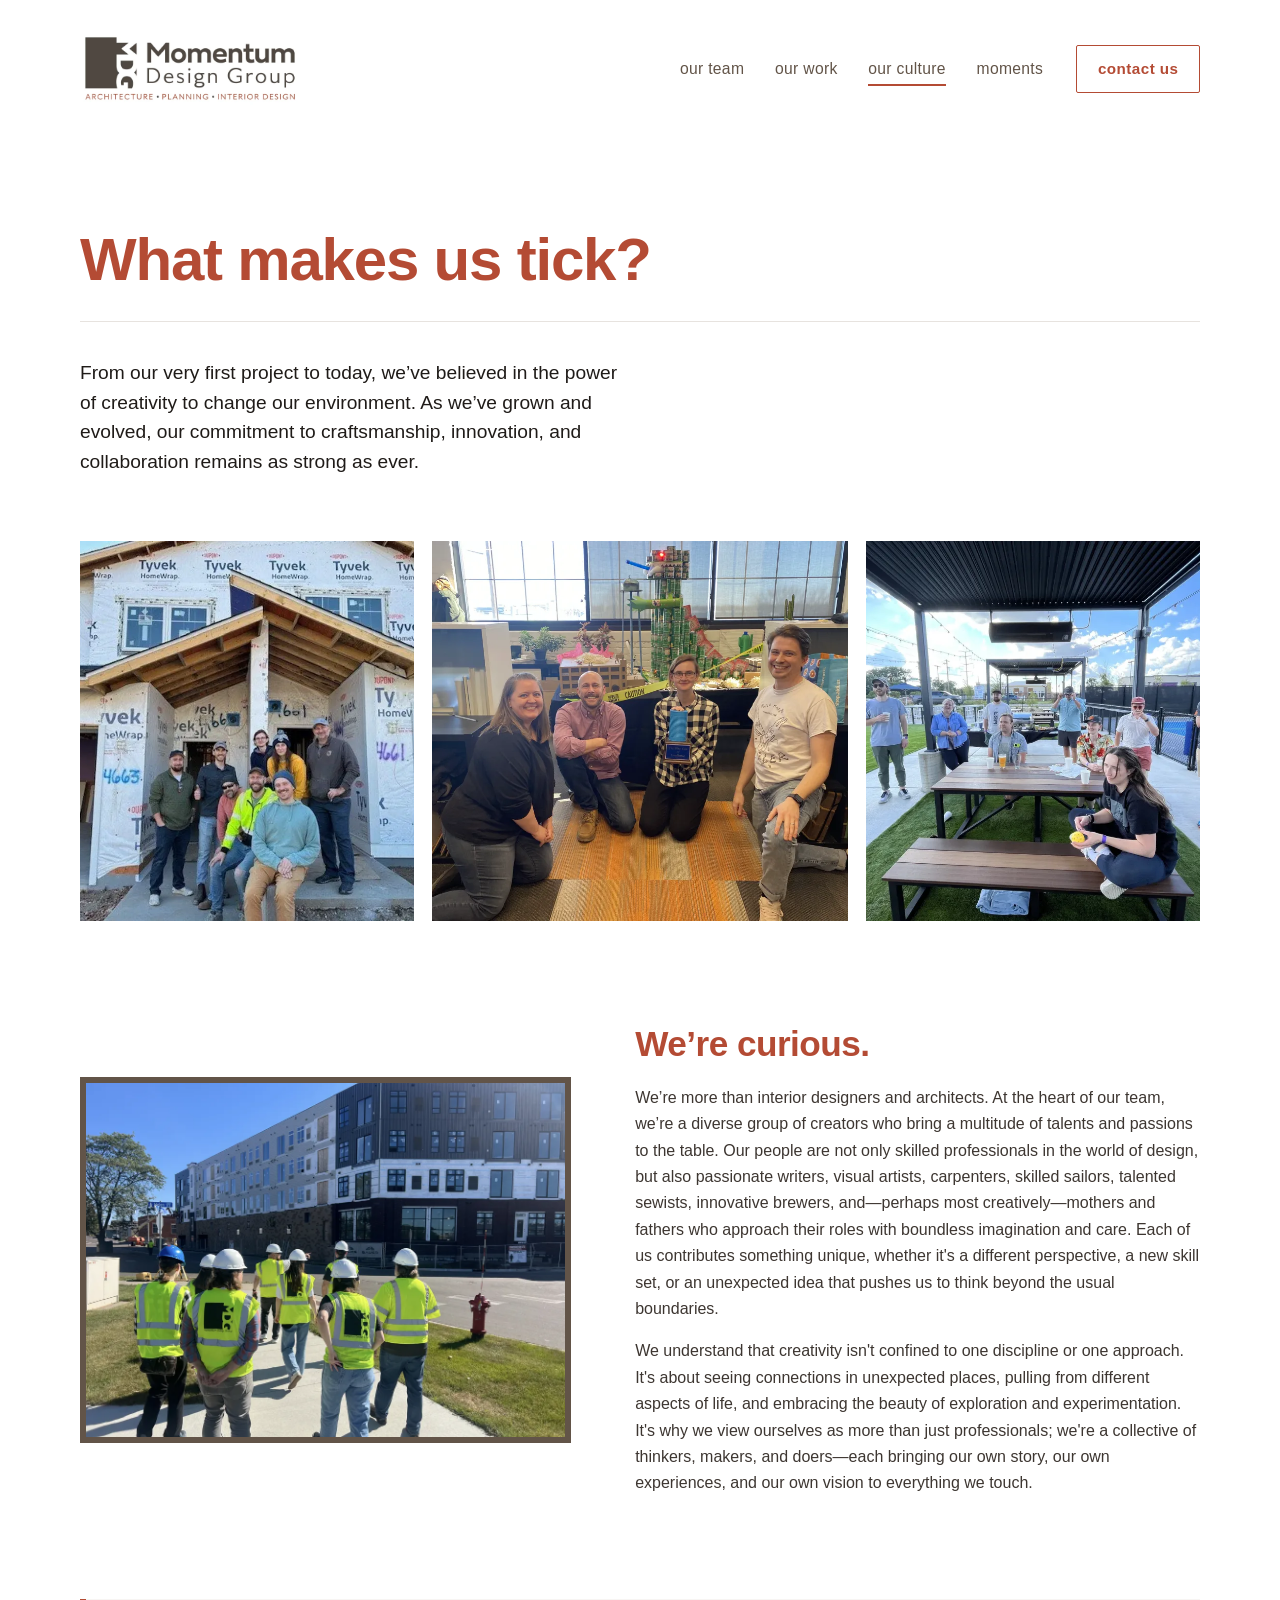
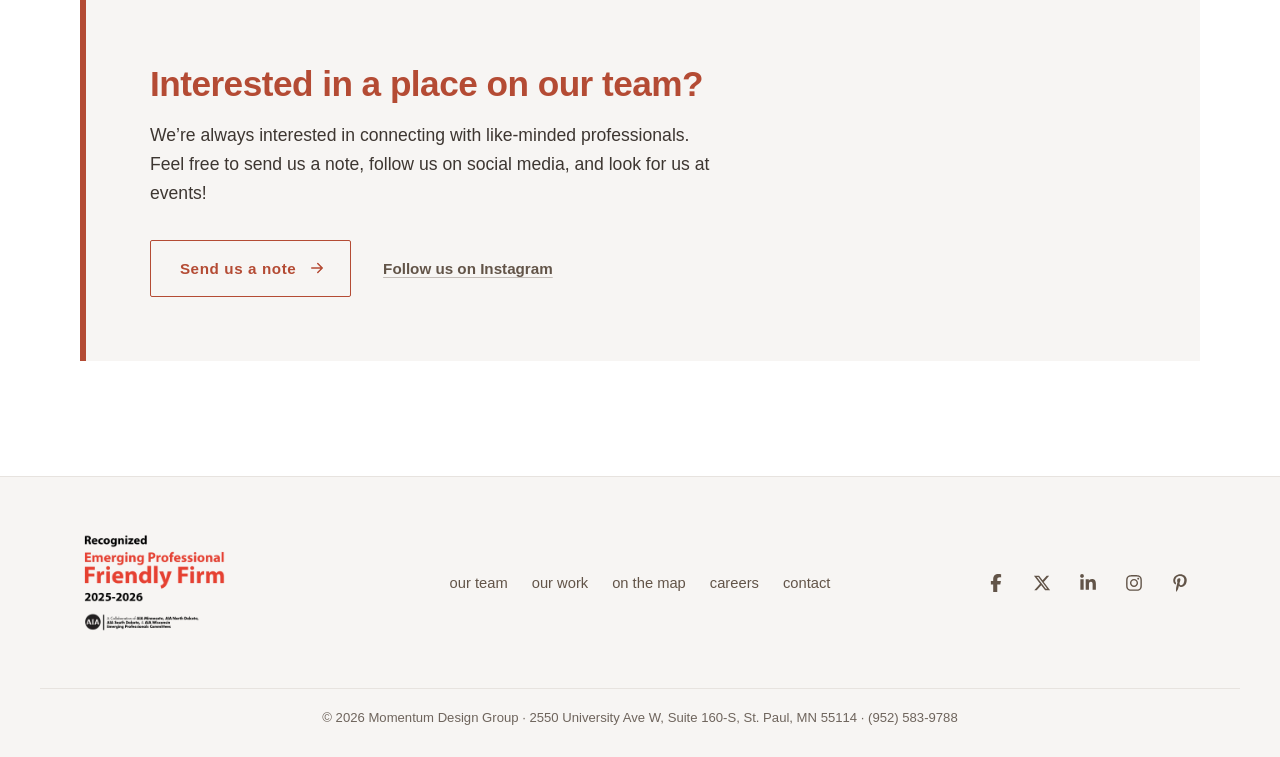
==== careers.html @ dc3d3804 "Polished static rebuild of the Momentum Design Group site Homepage plus our team, our work, our cult" ====
<!DOCTYPE html>
<html lang="en">
<head>
  <meta charset="UTF-8">
  <meta name="viewport" content="width=device-width, initial-scale=1.0">
  <title>Our Culture | Momentum Design Group</title>
  <meta name="description" content="Life at Momentum Design Group: a curious, creative team of architects and designers in St. Paul. Interested in joining us?">
  <link rel="canonical" href="https://mdgarchitects.com/careers.html">
  <meta name="theme-color" content="#ffffff">

  <link rel="icon" type="image/png" sizes="32x32" href="images/favicon-32.png">
  <link rel="icon" type="image/png" sizes="192x192" href="images/icon-192.png">
  <link rel="apple-touch-icon" href="images/apple-touch-icon.png">

  <meta property="og:type" content="website">
  <meta property="og:site_name" content="Momentum Design Group">
  <meta property="og:title" content="Our Culture | Momentum Design Group">
  <meta property="og:description" content="Life at Momentum Design Group: a curious, creative team of architects and designers in St. Paul. Interested in joining us?">
  <meta property="og:url" content="https://mdgarchitects.com/careers.html">
  <meta property="og:image" content="https://mdgarchitects.com/images/share.jpg">
  <meta name="twitter:card" content="summary_large_image">
  <meta name="twitter:site" content="@MDGArch">

  <link rel="stylesheet" href="css/styles.css">
</head>
<body>
  <a class="skip" href="#main">Skip to content</a>

  <header class="header">
    <div class="header__inner">
      <a class="header__logo" href="index.html" aria-label="Momentum Design Group home">
        <img src="images/mdg-logo.webp" alt="Momentum Design Group: Architecture, Planning, Interior Design" width="300" height="100">
      </a>
      <button class="header__toggle" type="button" aria-expanded="false" aria-controls="site-nav" aria-label="Open menu">
        <span></span><span></span><span></span>
      </button>
      <nav class="header__nav" id="site-nav" aria-label="Main">
        <ul class="header__links">
          <li><a href="our-team.html">our team</a></li>
          <li><a href="our-work.html">our work</a></li>
          <li><a href="careers.html" aria-current="page">our culture</a></li>
          <li><a href="moments.html">moments</a></li>
        </ul>
        <a class="header__cta" href="contact.html">contact us</a>
        <div class="header__extra">
          <a class="header__phone" href="tel:+19525839788">(952) 583-9788</a>
          <p>2550 University Ave W, Suite 160-S<br>St. Paul, Minnesota 55114</p>
        </div>
      </nav>
    </div>
  </header>

  <main id="main">

    <section class="page-head container">
      <h1>What makes us tick?</h1>
      <div class="page-head__lead">
        <p>From our very first project to today, we’ve believed in the power of creativity to change our environment. As we’ve grown and evolved, our commitment to craftsmanship, innovation, and collaboration remains as strong as ever.</p>
      </div>
    </section>

    <div class="culture-strip container">
      <img src="images/culture-habitat.webp" alt="MDG volunteers at a Habitat for Humanity build" width="1000" height="750">
      <img src="images/culture-foodstruction.webp" alt="MDG team members with their Food-struction sculpture" width="1000" height="736">
      <img src="images/culture-team-event.webp" alt="MDG team at an outdoor team event" width="1000" height="750">
    </div>

    <section class="split container" aria-labelledby="curious-title">
      <div class="split__image"><img src="images/culture-curious.webp" alt="MDG team members on a site visit" width="1000" height="737" loading="lazy"></div>
      <div class="split__text">
        <h2 id="curious-title">We’re curious.</h2>
        <p>We’re more than interior designers and architects. At the heart of our team, we’re a diverse group of creators who bring a multitude of talents and passions to the table. Our people are not only skilled professionals in the world of design, but also passionate writers, visual artists, carpenters, skilled sailors, talented sewists, innovative brewers, and—perhaps most creatively—mothers and fathers who approach their roles with boundless imagination and care. Each of us contributes something unique, whether it's a different perspective, a new skill set, or an unexpected idea that pushes us to think beyond the usual boundaries.</p>
        <p>We understand that creativity isn't confined to one discipline or one approach. It's about seeing connections in unexpected places, pulling from different aspects of life, and embracing the beauty of exploration and experimentation. It's why we view ourselves as more than just professionals; we're a collective of thinkers, makers, and doers—each bringing our own story, our own experiences, and our own vision to everything we touch.</p>
      </div>
    </section>

    <section class="callout container" aria-labelledby="join-title">
      <div class="callout__inner">
        <h2 id="join-title">Interested in a place on our team?</h2>
        <p>We’re always interested in connecting with like-minded professionals. Feel free to send us a note, follow us on social media, and look for us at events!</p>
        <div class="callout__actions">
          <a class="btn" href="mailto:brian@mdgarchitects.com">Send us a note <svg viewBox="0 0 24 24" aria-hidden="true"><path d="M5 12h14M13 6l6 6-6 6"/></svg></a>
          <a class="link-quiet" href="https://www.instagram.com/momentumdesigngroup/">Follow us on Instagram</a>
        </div>
      </div>
    </section>

  </main>

  <footer class="footer">
    <div class="footer__inner container">
      <img class="footer__badge" src="images/aia-ep-friendly-firm.webp" alt="Recognized AIA Emerging Professional Friendly Firm 2025–2026" width="360" height="238" loading="lazy">
      <ul class="footer__social" aria-label="Social media">
        <li><a href="https://www.facebook.com/momentumdesigngroup/" aria-label="Facebook"><svg class="icon" viewBox="0 0 320 512" aria-hidden="true"><path d="M80 299.3V512H196V299.3h86.5l18-97.8H196V166.9c0-51.7 20.3-71.5 72.7-71.5c16.3 0 29.4 .4 37 1.2V7.9C291.4 4 256.4 0 236.2 0C129.3 0 80 50.5 80 159.4v42.1H14v97.8H80z"/></svg></a></li>
        <li><a href="https://twitter.com/MDGArch/" aria-label="X (Twitter)"><svg class="icon" viewBox="0 0 512 512" aria-hidden="true"><path d="M389.2 48h70.6L305.6 224.2 487 464H345L233.7 318.6 106.5 464H35.8L200.7 275.5 26.8 48H172.4L272.9 180.9 389.2 48zM364.4 421.8h39.1L151.1 88h-42L364.4 421.8z"/></svg></a></li>
        <li><a href="https://www.linkedin.com/company/1674930" aria-label="LinkedIn"><svg class="icon" viewBox="0 0 448 512" aria-hidden="true"><path d="M100.28 448H7.4V148.9h92.88zM53.79 108.1C24.09 108.1 0 83.5 0 53.8a53.79 53.79 0 0 1 107.58 0c0 29.7-24.1 54.3-53.79 54.3zM447.9 448h-92.68V302.4c0-34.7-.7-79.2-48.29-79.2-48.29 0-55.69 37.7-55.69 76.7V448h-92.78V148.9h89.08v40.8h1.3c12.4-23.5 42.69-48.3 87.88-48.3 94 0 111.28 61.9 111.28 142.3V448z"/></svg></a></li>
        <li><a href="https://www.instagram.com/momentumdesigngroup/" aria-label="Instagram"><svg class="icon" viewBox="0 0 448 512" aria-hidden="true"><path d="M224.1 141c-63.6 0-114.9 51.3-114.9 114.9s51.3 114.9 114.9 114.9S339 319.5 339 255.9 287.7 141 224.1 141zm0 189.6c-41.1 0-74.7-33.5-74.7-74.7s33.5-74.7 74.7-74.7 74.7 33.5 74.7 74.7-33.6 74.7-74.7 74.7zm146.4-194.3c0 14.9-12 26.8-26.8 26.8-14.9 0-26.8-12-26.8-26.8s12-26.8 26.8-26.8 26.8 12 26.8 26.8zm76.1 27.2c-1.7-35.9-9.9-67.7-36.2-93.9-26.2-26.2-58-34.4-93.9-36.2-37-2.1-147.9-2.1-184.9 0-35.8 1.7-67.6 9.9-93.9 36.1s-34.4 58-36.2 93.9c-2.1 37-2.1 147.9 0 184.9 1.7 35.9 9.9 67.7 36.2 93.9s58 34.4 93.9 36.2c37 2.1 147.9 2.1 184.9 0 35.9-1.7 67.7-9.9 93.9-36.2 26.2-26.2 34.4-58 36.2-93.9 2.1-37 2.1-147.8 0-184.8zM398.8 388c-7.8 19.6-22.9 34.7-42.6 42.6-29.5 11.7-99.5 9-132.1 9s-102.7 2.6-132.1-9c-19.6-7.8-34.7-22.9-42.6-42.6-11.7-29.5-9-99.5-9-132.1s-2.6-102.7 9-132.1c7.8-19.6 22.9-34.7 42.6-42.6 29.5-11.7 99.5-9 132.1-9s102.7-2.6 132.1 9c19.6 7.8 34.7 22.9 42.6 42.6 11.7 29.5 9 99.5 9 132.1s2.7 102.7-9 132.1z"/></svg></a></li>
        <li><a href="https://www.pinterest.com/MomentumDesignGroupArchitects/" aria-label="Pinterest"><svg class="icon" viewBox="0 0 384 512" aria-hidden="true"><path d="M204 6.5C101.4 6.5 0 74.9 0 185.6 0 256 39.6 296 63.6 296c9.9 0 15.6-27.6 15.6-35.4 0-9.3-23.7-29.1-23.7-67.8 0-80.4 61.2-137.4 140.4-137.4 68.1 0 118.5 38.7 118.5 109.8 0 53.1-21.3 152.7-90.3 152.7-24.9 0-46.2-18-46.2-43.8 0-37.8 26.4-74.4 26.4-113.4 0-66.2-93.9-54.2-93.9 25.8 0 16.8 2.1 35.4 9.6 50.7-13.8 59.4-42 147.9-42 209.1 0 18.9 2.7 37.5 4.5 56.4 3.4 3.8 1.7 3.4 6.9 1.5 50.4-69 48.6-82.5 71.4-172.8 12.3 23.4 44.1 36 69.3 36 106.2 0 153.9-103.5 153.9-196.8C384 71.3 298.2 6.5 204 6.5z"/></svg></a></li>
      </ul>
      <nav class="footer__nav" aria-label="Footer">
        <ul>
          <li><a href="our-team.html">our team</a></li>
          <li><a href="our-work.html">our work</a></li>
          <li><a href="on-the-map.html">on the map</a></li>
          <li><a href="careers.html">careers</a></li>
          <li><a href="contact.html">contact</a></li>
        </ul>
      </nav>
    </div>
    <div class="footer__base container">
      <p>© <span data-year>2026</span> Momentum Design Group · 2550 University Ave W, Suite 160-S, St. Paul, MN 55114 · <a href="tel:+19525839788">(952) 583-9788</a></p>
    </div>
  </footer>

  <script src="js/script.js"></script>
</body>
</html>
---- css/styles.css ----
/* Momentum Design Group: the original site's design, refined */

:root {
  --brown: #625448;       /* MDG brand brown (logo, nav, headings) */
  --brown-dark: #4a3f36;
  --rust: #b44b34;        /* MDG accent (section headings, buttons) */
  --rust-dark: #963c28;
  --ink: #1f1b18;
  --text: #3d3631;
  --muted: #6e645c;
  --line: #e7e3df;
  --bg: #ffffff;
  --bg-soft: #f7f5f3;

  --font: "Helvetica Neue", Helvetica, Arial, sans-serif;
  --container: 1120px;
  --gutter: clamp(16px, 4vw, 40px);
  --ease: cubic-bezier(0.22, 1, 0.36, 1);

  color-scheme: light;
  scrollbar-color: #c9c1ba var(--bg);
}

*,
*::before,
*::after {
  box-sizing: border-box;
}

html {
  -webkit-text-size-adjust: 100%;
  scroll-behavior: smooth;
}

body {
  margin: 0;
  font-family: var(--font);
  font-size: 1rem;
  line-height: 1.65;
  color: var(--text);
  background: var(--bg);
  -webkit-font-smoothing: antialiased;
}

img {
  display: block;
  max-width: 100%;
  height: auto;
}

h1,
h2,
p {
  margin: 0;
}

ul {
  margin: 0;
  padding: 0;
  list-style: none;
}

a {
  color: inherit;
  text-underline-offset: 0.2em;
  text-decoration-thickness: 1px;
}

button {
  font: inherit;
}

::selection {
  background: var(--rust);
  color: #fff;
}

:focus-visible {
  outline: 2px solid var(--rust);
  outline-offset: 3px;
}

.container {
  width: 100%;
  max-width: calc(var(--container) + var(--gutter) * 2);
  margin-inline: auto;
  padding-inline: var(--gutter);
}

.skip {
  position: absolute;
  left: 16px;
  top: -100px;
  z-index: 100;
  padding: 0.6rem 1rem;
  background: var(--brown);
  color: #fff;
}

.skip:focus {
  top: 12px;
}

/* ---------- Header ---------- */

.header {
  position: sticky;
  top: 0;
  z-index: 50;
  background: rgba(255, 255, 255, 0.94);
  -webkit-backdrop-filter: saturate(1.4) blur(10px);
  backdrop-filter: saturate(1.4) blur(10px);
  transition: box-shadow 0.3s var(--ease), transform 0.45s var(--ease);
}

.header.is-scrolled {
  box-shadow: 0 1px 0 var(--line), 0 10px 28px -18px rgba(31, 27, 24, 0.3);
}

/* tucks away while reading down the page, returns on the first scroll up */
.header.is-hidden {
  transform: translateY(-100%);
}

.header__inner {
  display: flex;
  align-items: center;
  justify-content: space-between;
  gap: 2rem;
  max-width: calc(var(--container) + var(--gutter) * 2);
  margin-inline: auto;
  padding: clamp(18px, 2.6vw, 32px) var(--gutter);
  transition: padding 0.3s var(--ease);
}

.header.is-scrolled .header__inner {
  padding-block: 12px;
}

.header__logo {
  flex-shrink: 0;
}

.header__logo img {
  width: clamp(180px, 19vw, 220px);
  transition: width 0.3s var(--ease), opacity 0.2s var(--ease);
}

.header__logo:hover img {
  opacity: 0.85;
}

.header.is-scrolled .header__logo img {
  width: clamp(160px, 15vw, 180px);
}

.header__nav {
  display: flex;
  align-items: center;
  gap: clamp(1.5rem, 2.6vw, 2.5rem);
}

.header__links {
  display: flex;
  gap: clamp(1.25rem, 2.4vw, 2.1rem);
}

.header__links a {
  position: relative;
  display: block;
  padding: 0.5rem 0;
  color: var(--brown);
  font-size: 0.98rem;
  letter-spacing: 0.02em;
  text-decoration: none;
  transition: color 0.25s var(--ease);
}

/* rust underline grows out from the center */
.header__links a::after {
  content: "";
  position: absolute;
  left: 0;
  right: 0;
  bottom: 0.2rem;
  height: 2px;
  background: var(--rust);
  transform: scaleX(0);
  transition: transform 0.35s var(--ease);
}

.header__links a:hover,
.header__links a:focus-visible {
  color: var(--rust);
}

.header__links a:hover::after,
.header__links a:focus-visible::after,
.header__links a[aria-current="page"]::after {
  transform: scaleX(1);
}

.header__cta {
  position: relative;
  isolation: isolate;
  overflow: hidden;
  display: inline-flex;
  align-items: center;
  padding: 0.7em 1.35em;
  border: 1.5px solid var(--rust);
  border-radius: 2px;
  color: var(--rust);
  font-size: 0.95rem;
  font-weight: 700;
  letter-spacing: 0.03em;
  text-decoration: none;
  white-space: nowrap;
  transition: color 0.35s var(--ease), box-shadow 0.35s var(--ease);
}

.header__cta::before {
  content: "";
  position: absolute;
  inset: 0;
  z-index: -1;
  background: var(--rust);
  transform: scaleX(0);
  transform-origin: left;
  transition: transform 0.45s var(--ease);
}

.header__cta:hover,
.header__cta:focus-visible {
  color: #fff;
  box-shadow: 0 8px 18px -10px rgba(180, 75, 52, 0.7);
}

.header__cta:hover::before,
.header__cta:focus-visible::before {
  transform: scaleX(1);
}

.header__extra,
.header__toggle {
  display: none;
}

/* ---------- Hero slideshow ---------- */

.hero {
  padding-top: clamp(4px, 1vw, 12px);
}

.hero__stage {
  position: relative;
  overflow: hidden;
  aspect-ratio: 3 / 2;
  /* keep the whole slideshow and its thumbnail strip on screen, even on short laptop displays */
  max-height: max(360px, calc(100vh - 250px));
  max-height: max(360px, calc(100svh - 250px));
  width: 100%;
  background: var(--bg-soft);
}

.hero__slide {
  position: absolute;
  inset: 0;
  width: 100%;
  height: 100%;
  object-fit: cover;
  opacity: 0;
  transform: scale(1.04);
  transition: opacity 1.2s var(--ease), transform 8s linear;
}

.hero__slide.is-active {
  opacity: 1;
  transform: scale(1);
}

.hero__card {
  position: absolute;
  right: clamp(16px, 4%, 48px);
  top: 50%;
  z-index: 2;
  width: min(380px, 46%);
  padding: clamp(20px, 2.6vw, 34px) clamp(20px, 2.8vw, 38px);
  background: rgba(74, 63, 54, 0.78);
  -webkit-backdrop-filter: blur(4px);
  backdrop-filter: blur(4px);
  color: #fff;
  transform: translateY(-50%);
}

.hero__card h1 {
  font-size: clamp(1.5rem, 2.6vw, 2.15rem);
  font-weight: 700;
  line-height: 1.2;
  letter-spacing: -0.01em;
}

.hero__firm {
  margin-top: clamp(14px, 1.8vw, 22px);
  padding-top: clamp(12px, 1.4vw, 16px);
  border-top: 1px solid rgba(255, 255, 255, 0.35);
  font-weight: 700;
  font-size: clamp(0.95rem, 1.2vw, 1.1rem);
}

.hero__caption {
  position: absolute;
  left: 0;
  bottom: 0;
  z-index: 2;
  padding: 0.55rem 0.95rem;
  background: rgba(255, 255, 255, 0.92);
  color: var(--brown);
  font-size: 0.8rem;
  font-weight: 700;
  letter-spacing: 0.06em;
  text-transform: uppercase;
}

.hero__controls {
  position: absolute;
  right: clamp(12px, 2vw, 20px);
  bottom: clamp(12px, 2vw, 20px);
  z-index: 2;
  display: flex;
  gap: 8px;
}

.hero__controls button {
  display: grid;
  place-items: center;
  width: 44px;
  height: 44px;
  padding: 0;
  border: 0;
  border-radius: 50%;
  background: rgba(255, 255, 255, 0.88);
  color: var(--brown);
  cursor: pointer;
  transition: background-color 0.25s var(--ease), color 0.25s var(--ease), transform 0.25s var(--ease);
}

.hero__controls button:hover {
  background: var(--rust);
  color: #fff;
}

.hero__controls button:active {
  transform: scale(0.94);
}

svg {
  width: 20px;
  height: 20px;
  fill: none;
  stroke: currentColor;
  stroke-width: 1.8;
  stroke-linecap: round;
  stroke-linejoin: round;
}

.hero__thumbs {
  display: flex;
  justify-content: center;
  gap: 6px;
  margin-top: 10px;
}

.hero__thumb {
  display: block;
  width: clamp(40px, 5vw, 64px);
  padding: 0;
  border: 0;
  background: none;
  cursor: pointer;
  opacity: 0.45;
  transition: opacity 0.3s var(--ease);
}

.hero__thumb img {
  width: 100%;
  aspect-ratio: 3 / 2;
  object-fit: cover;
}

.hero__thumb::after {
  content: "";
  display: block;
  height: 2px;
  margin-top: 4px;
  background: var(--rust);
  transform: scaleX(0);
  transition: transform 0.4s var(--ease);
}

.hero__thumb:hover {
  opacity: 0.8;
}

.hero__thumb.is-active {
  opacity: 1;
}

.hero__thumb.is-active::after {
  transform: scaleX(1);
}

/* ---------- Shared headings & button ---------- */

.people h2,
.what h2 {
  color: var(--rust);
  font-size: clamp(1.75rem, 3vw, 2.4rem);
  font-weight: 700;
  line-height: 1.18;
  letter-spacing: -0.015em;
  text-wrap: balance;
}

.btn {
  position: relative;
  isolation: isolate;
  overflow: hidden;
  display: inline-flex;
  align-items: center;
  gap: 0.75em;
  padding: 1em 1.6em 1em 1.9em;
  border: 1.5px solid var(--rust);
  border-radius: 2px;
  color: var(--rust);
  font-size: 0.95rem;
  font-weight: 700;
  letter-spacing: 0.04em;
  text-decoration: none;
  transition: color 0.35s var(--ease), box-shadow 0.35s var(--ease), transform 0.2s var(--ease);
}

/* rust fill sweeps in from the left on hover */
.btn::before {
  content: "";
  position: absolute;
  inset: 0;
  z-index: -1;
  background: var(--rust);
  transform: scaleX(0);
  transform-origin: left;
  transition: transform 0.45s var(--ease);
}

.btn svg {
  width: 18px;
  height: 18px;
  stroke-width: 2;
  transition: transform 0.35s var(--ease);
}

.btn:hover,
.btn:focus-visible {
  color: #fff;
  box-shadow: 0 10px 22px -12px rgba(180, 75, 52, 0.7);
}

.btn:hover::before,
.btn:focus-visible::before {
  transform: scaleX(1);
}

.btn:hover svg,
.btn:focus-visible svg {
  transform: translateX(4px);
}

.btn:active {
  transform: translateY(1px);
}

/* ---------- People ---------- */

.people {
  display: grid;
  grid-template-columns: minmax(0, 1.35fr) minmax(0, 1fr);
  gap: clamp(32px, 5vw, 72px);
  align-items: center;
  padding-block: clamp(64px, 9vw, 120px);
}

.people__image img {
  width: 100%;
  border: clamp(4px, 0.5vw, 6px) solid var(--brown);
  background: #fff;
}

.people__text p {
  margin: 1.4rem 0 2rem;
  max-width: 30rem;
  font-size: 1.1rem;
}

.people h2 {
  font-size: clamp(1.9rem, 3.4vw, 2.75rem);
}

/* ---------- What we do ---------- */

.what {
  padding-bottom: clamp(64px, 9vw, 120px);
}

.what__intro {
  max-width: 68ch;
  margin-top: 1.25rem;
  font-size: 1.05rem;
}

.sectors {
  margin-top: clamp(36px, 4.5vw, 56px);
}

.sectors__track {
  display: grid;
  grid-auto-flow: column;
  grid-auto-columns: calc((100% - 2 * 24px) / 3);
  gap: 24px;
  overflow-x: auto;
  scroll-snap-type: x mandatory;
  scroll-behavior: smooth;
  scrollbar-width: none;
  outline-offset: 6px;
}

.sectors__track::-webkit-scrollbar {
  display: none;
}

.sector {
  scroll-snap-align: start;
}

.sector a {
  position: relative;
  display: block;
  overflow: hidden;
  aspect-ratio: 3 / 4;
  color: #fff;
  text-decoration: none;
  background: var(--bg-soft);
}

.sector img {
  width: 100%;
  height: 100%;
  object-fit: cover;
  transition: transform 0.9s var(--ease);
}

.sector a::before {
  content: "";
  position: absolute;
  inset: 0;
  z-index: 1;
  background: linear-gradient(to top, rgba(31, 24, 19, 0.85) 0%, rgba(31, 24, 19, 0.45) 38%, rgba(31, 24, 19, 0) 62%);
  transition: opacity 0.4s var(--ease);
}

.sector__body {
  position: absolute;
  left: 0;
  right: 0;
  bottom: 0;
  z-index: 2;
  display: flex;
  flex-direction: column;
  gap: 0.4rem;
  padding: clamp(20px, 2.2vw, 28px);
}

.sector__name {
  font-size: clamp(1.4rem, 2.1vw, 1.85rem);
  font-weight: 700;
  line-height: 1.15;
}

.sector__line {
  font-size: 0.95rem;
  line-height: 1.5;
  color: rgba(255, 255, 255, 0.9);
}

.sector__more {
  display: inline-flex;
  align-items: center;
  gap: 0.5em;
  margin-top: 0.6rem;
  font-size: 0.85rem;
  font-weight: 700;
  letter-spacing: 0.04em;
}

.sector__more::after {
  content: "";
  width: 1.4em;
  height: 1px;
  background: currentColor;
  transition: width 0.35s var(--ease);
}

.sector a:hover img {
  transform: scale(1.05);
}

.sector a:hover .sector__more::after {
  width: 2.2em;
}

.sectors__nav {
  display: flex;
  justify-content: center;
  gap: 14px;
  margin-top: 32px;
}

.round-btn {
  display: grid;
  place-items: center;
  width: 52px;
  height: 52px;
  padding: 0;
  border: 1px solid var(--line);
  border-radius: 50%;
  background: var(--bg);
  color: var(--brown);
  cursor: pointer;
  transition: background-color 0.25s var(--ease), border-color 0.25s var(--ease), color 0.25s var(--ease), opacity 0.25s var(--ease);
}

.round-btn:hover {
  background: var(--rust);
  border-color: var(--rust);
  color: #fff;
}

.round-btn:disabled {
  opacity: 0.35;
  cursor: default;
  background: var(--bg);
  border-color: var(--line);
  color: var(--brown);
}

/* ---------- Footer ---------- */

.footer {
  border-top: 1px solid var(--line);
  background: var(--bg-soft);
}

.footer__inner {
  display: grid;
  grid-template-columns: 1fr auto 1fr;
  grid-template-areas: "badge nav social";
  align-items: center;
  gap: 32px;
  padding-block: clamp(40px, 5vw, 56px);
}

.footer__badge {
  grid-area: badge;
  width: 150px;
  mix-blend-mode: multiply;
}

.footer__social {
  grid-area: social;
  justify-self: end;
  display: flex;
  gap: 6px;
}

.footer__social a {
  display: grid;
  place-items: center;
  width: 40px;
  height: 40px;
  border-radius: 50%;
  color: var(--brown);
  transition: background-color 0.25s var(--ease), color 0.25s var(--ease);
}

.footer__social a:hover {
  background: var(--rust);
  color: #fff;
}

.icon {
  display: block;
  width: 18px;
  height: 18px;
  fill: currentColor;
  stroke: none;
}

.footer__nav {
  grid-area: nav;
}

.footer__nav ul {
  display: flex;
  flex-wrap: wrap;
  justify-content: center;
  gap: 6px 24px;
}

.footer__nav a {
  color: var(--brown);
  font-size: 0.92rem;
  text-decoration: none;
  transition: color 0.2s var(--ease);
}

.footer__nav a:hover {
  color: var(--rust);
}

.footer__base {
  padding-block: 18px 28px;
  border-top: 1px solid var(--line);
  color: var(--muted);
  font-size: 0.82rem;
  text-align: center;
}

.footer__base a {
  text-decoration: none;
}

.footer__base a:hover {
  color: var(--rust);
}

/* ---------- Inner pages: shared ---------- */

.visually-hidden {
  position: absolute !important;
  width: 1px;
  height: 1px;
  overflow: hidden;
  clip: rect(0 0 0 0);
  clip-path: inset(50%);
  white-space: nowrap;
}

.page-head h1,
.contact h1 {
  color: var(--rust);
  font-size: clamp(2rem, 4vw, 3.1rem);
  font-weight: 700;
  line-height: 1.1;
  letter-spacing: -0.02em;
  text-wrap: balance;
}

.lead {
  font-size: 1.1rem;
  max-width: 62ch;
}

/* page hero: title over a thin rule, intro in two balanced columns */
.page-head {
  padding-block: clamp(48px, 7vw, 96px) clamp(40px, 5vw, 64px);
}

.page-head h1 {
  padding-bottom: clamp(20px, 2.4vw, 28px);
  border-bottom: 1px solid var(--line);
  font-size: clamp(2.4rem, 5vw, 3.75rem);
}

.page-head .page-head__lead {
  display: grid;
  grid-template-columns: minmax(0, 1.1fr) minmax(0, 1fr);
  gap: clamp(28px, 5vw, 80px);
  align-items: start;
  margin-top: clamp(24px, 3vw, 36px);
}

.page-head .page-head__lead p {
  max-width: none;
  margin: 0;
  font-size: 1rem;
  line-height: 1.7;
  color: var(--muted);
}

.page-head .page-head__lead p:first-child {
  font-size: clamp(1.1rem, 1.5vw, 1.25rem);
  line-height: 1.55;
  color: var(--ink);
}

.page-head__lead p:only-child {
  max-width: 60ch;
}

.action h2,
.culture-intro h2,
.split h2,
.callout h2,
.article__body h2 {
  color: var(--rust);
  font-size: clamp(1.6rem, 2.8vw, 2.2rem);
  font-weight: 700;
  line-height: 1.18;
  letter-spacing: -0.015em;
  text-wrap: balance;
}

.link-quiet {
  color: var(--brown);
  font-weight: 700;
  font-size: 0.95rem;
  text-decoration: underline;
  text-decoration-color: rgba(98, 84, 72, 0.35);
  transition: color 0.2s, text-decoration-color 0.2s;
}

.link-quiet:hover {
  color: var(--rust);
  text-decoration-color: currentColor;
}

.header__cta[aria-current="page"]::before {
  transform: scaleX(1);
}

.header__cta[aria-current="page"] {
  color: #fff;
}

/* ---------- Our team ---------- */

.banner {
  margin: 0;
}

.banner img {
  width: 100%;
  aspect-ratio: 1600 / 619;
  object-fit: cover;
  border: clamp(4px, 0.5vw, 6px) solid var(--brown);
}

.team {
  padding-block: clamp(56px, 8vw, 104px);
}

.team__grid {
  display: grid;
  grid-template-columns: repeat(auto-fill, minmax(220px, 1fr));
  gap: clamp(36px, 4vw, 52px) clamp(20px, 2.5vw, 32px);
}

.person__photo {
  overflow: hidden;
  aspect-ratio: 4 / 5;
  background: var(--bg-soft);
}

.person__photo img {
  width: 100%;
  height: 100%;
  object-fit: cover;
  object-position: center 20%;
  transition: transform 0.9s var(--ease);
}

.person:hover .person__photo img {
  transform: scale(1.04);
}

.person__name {
  margin: 1rem 0 0.15rem;
  color: var(--brown);
  font-size: 1.2rem;
  line-height: 1.25;
}

.person__role {
  color: var(--muted);
  font-size: 0.95rem;
}

.person__more {
  display: inline-flex;
  align-items: center;
  gap: 0.5em;
  margin-top: 0.7rem;
  padding: 0.35rem 0;
  border: 0;
  background: none;
  color: var(--rust);
  font-size: 0.85rem;
  font-weight: 700;
  letter-spacing: 0.04em;
  cursor: pointer;
}

.person__more svg,
.post-card__more svg {
  width: 16px;
  height: 16px;
  stroke-width: 2;
  transition: transform 0.35s var(--ease);
}

.person__more:hover svg,
.person__more:focus-visible svg {
  transform: translateX(4px);
}

/* bio dialog */
.bio {
  width: min(920px, calc(100% - 32px));
  max-height: calc(100dvh - 48px);
  padding: 0;
  border: 0;
  border-top: 6px solid var(--brown);
  color: var(--text);
  background: #fff;
  box-shadow: 0 30px 80px -20px rgba(31, 24, 19, 0.45);
}

.bio::backdrop {
  background: rgba(31, 24, 19, 0.6);
}

.bio[open] {
  animation: bio-in 0.4s var(--ease);
}

@keyframes bio-in {
  from {
    opacity: 0;
    transform: translateY(16px);
  }
}

.bio__inner {
  display: grid;
  grid-template-columns: minmax(0, 0.8fr) minmax(0, 1.2fr);
}

.bio__photo img {
  width: 100%;
  height: 100%;
  object-fit: cover;
  object-position: center 20%;
}

.bio__text {
  padding: clamp(28px, 4vw, 48px);
}

.bio__text h2 {
  padding-right: 40px;
  color: var(--rust);
  font-size: clamp(1.6rem, 2.6vw, 2rem);
  line-height: 1.15;
}

.bio__role {
  margin: 0.25rem 0 1.4rem;
  color: var(--muted);
  font-weight: 700;
  font-size: 0.9rem;
  letter-spacing: 0.04em;
}

.bio__text p + p {
  margin-top: 0.9rem;
}

.bio__close {
  position: absolute;
  top: 14px;
  right: 14px;
  display: grid;
  place-items: center;
  width: 44px;
  height: 44px;
  border: 0;
  border-radius: 50%;
  background: var(--bg-soft);
  color: var(--brown);
  cursor: pointer;
  transition: background 0.2s, color 0.2s;
}

.bio__close:hover {
  background: var(--brown);
  color: #fff;
}

.bio__close svg {
  width: 20px;
  height: 20px;
  stroke-width: 2;
}

body.dialog-open {
  overflow: hidden;
}

/* team in action */
.action {
  padding-bottom: clamp(64px, 9vw, 120px);
}

.action__intro {
  display: grid;
  grid-template-columns: minmax(0, 1fr) minmax(0, 1.3fr);
  gap: clamp(24px, 5vw, 72px);
  align-items: start;
  margin-bottom: clamp(32px, 4vw, 48px);
}

.action__intro p {
  font-size: 1.05rem;
  max-width: 62ch;
}

.action__grid {
  display: grid;
  grid-template-columns: repeat(4, minmax(0, 1fr));
  gap: clamp(14px, 2vw, 24px);
}

.moment__photo {
  overflow: hidden;
  aspect-ratio: 1;
  background: var(--bg-soft);
}

.moment__photo img {
  width: 100%;
  height: 100%;
  object-fit: cover;
}

.moment p {
  margin-top: 0.7rem;
  color: var(--brown);
  font-weight: 700;
}

/* ---------- Our work ---------- */

/* filter row, live count underneath */
.work__bar {
  margin-bottom: clamp(28px, 3vw, 40px);
}

.work__bar .work__status {
  margin: 1rem 0 0;
}

.work {
  padding-bottom: clamp(64px, 9vw, 120px);
}

.filters {
  display: flex;
  flex-wrap: wrap;
  gap: 8px;
}

.filter {
  display: inline-flex;
  align-items: center;
  gap: 0.55em;
  min-height: 44px;
  padding: 0.55em 0.95em;
  border: 1.5px solid var(--line);
  border-radius: 999px;
  background: #fff;
  color: var(--brown);
  font-size: 0.875rem;
  font-weight: 700;
  cursor: pointer;
  transition: border-color 0.2s, background 0.2s, color 0.2s;
}

.filter span {
  color: var(--muted);
  font-weight: 400;
  font-size: 0.85em;
  font-variant-numeric: tabular-nums;
}

.filter:hover {
  border-color: var(--brown);
}

.filter.is-active {
  border-color: var(--brown);
  background: var(--brown);
  color: #fff;
}

.filter.is-active span {
  color: rgba(255, 255, 255, 0.75);
}

.work__status {
  margin: 1.25rem 0 1.75rem;
  color: var(--muted);
  font-size: 0.9rem;
}

.work__grid {
  display: grid;
  grid-template-columns: repeat(3, minmax(0, 1fr));
  gap: clamp(28px, 3.5vw, 44px) clamp(18px, 2.5vw, 30px);
}

.project[hidden] {
  display: none;
}

.project a {
  display: block;
  text-decoration: none;
}

.project__photo {
  display: block;
  overflow: hidden;
  aspect-ratio: 3 / 2;
  background: var(--bg-soft);
}

.project__photo img {
  width: 100%;
  height: 100%;
  object-fit: cover;
  transition: transform 0.9s var(--ease);
}

.project a:hover .project__photo img {
  transform: scale(1.05);
}

.project__name {
  display: block;
  margin-top: 0.9rem;
  color: var(--brown);
  font-size: 1.1rem;
  font-weight: 700;
  line-height: 1.3;
  transition: color 0.2s;
}

.project a:hover .project__name {
  color: var(--rust);
}

.project__tags {
  display: block;
  margin-top: 0.2rem;
  color: var(--muted);
  font-size: 0.85rem;
}

.project.is-entering {
  animation: fade-up 0.5s var(--ease) both;
}

@keyframes fade-up {
  from {
    opacity: 0;
    transform: translateY(12px);
  }
}

/* ---------- Our culture ---------- */

.culture-strip {
  display: grid;
  grid-template-columns: 1fr 1.25fr 1fr;
  gap: clamp(10px, 1.5vw, 18px);
  padding-bottom: clamp(56px, 8vw, 104px);
}

.culture-strip img {
  width: 100%;
  height: clamp(220px, 30vw, 380px);
  object-fit: cover;
}

.culture-intro {
  display: grid;
  grid-template-columns: minmax(0, 1fr) minmax(0, 1.3fr);
  gap: clamp(24px, 5vw, 72px);
  padding-block: clamp(56px, 8vw, 104px);
}

.split {
  display: grid;
  grid-template-columns: minmax(0, 1fr) minmax(0, 1.15fr);
  gap: clamp(32px, 5vw, 72px);
  align-items: center;
  padding-bottom: clamp(56px, 8vw, 104px);
}

.split__image img {
  width: 100%;
  border: clamp(4px, 0.5vw, 6px) solid var(--brown);
}

.split__text h2 {
  margin-bottom: 1.25rem;
}

.split__text p + p {
  margin-top: 1rem;
}

.callout {
  padding-bottom: clamp(64px, 9vw, 120px);
}

.callout__inner {
  padding: clamp(36px, 5vw, 64px);
  background: var(--bg-soft);
  border-left: 6px solid var(--rust);
}

.callout__inner p {
  max-width: 58ch;
  margin: 1rem 0 2rem;
  font-size: 1.1rem;
}

.callout__actions {
  display: flex;
  flex-wrap: wrap;
  align-items: center;
  gap: 1.25rem 2rem;
}

/* ---------- Moments ---------- */

.posts {
  display: grid;
  grid-template-columns: repeat(2, minmax(0, 1fr));
  gap: clamp(28px, 4vw, 48px);
  padding-bottom: clamp(64px, 9vw, 120px);
}

.post-card a {
  display: block;
  text-decoration: none;
}

.post-card__photo {
  display: block;
  overflow: hidden;
  aspect-ratio: 3 / 2;
  background: var(--bg-soft);
}

.post-card__photo img {
  width: 100%;
  height: 100%;
  object-fit: cover;
  transition: transform 0.9s var(--ease);
}

.post-card a:hover img {
  transform: scale(1.04);
}

.post-card__title {
  display: block;
  margin-top: 1.2rem;
  color: var(--brown);
  font-size: clamp(1.4rem, 2.2vw, 1.75rem);
  font-weight: 700;
  line-height: 1.2;
  transition: color 0.2s;
}

.post-card a:hover .post-card__title {
  color: var(--rust);
}

.post-card__excerpt {
  display: block;
  margin-top: 0.5rem;
  color: var(--text);
}

.post-card__more {
  display: inline-flex;
  align-items: center;
  gap: 0.5em;
  margin-top: 0.9rem;
  color: var(--rust);
  font-size: 0.85rem;
  font-weight: 700;
  letter-spacing: 0.04em;
}

.post-card a:hover .post-card__more svg {
  transform: translateX(4px);
}

/* article: shared page hero, back link above the title */
.page-head .back-link {
  margin-bottom: clamp(16px, 2vw, 24px);
}

.back-link {
  display: inline-flex;
  align-items: center;
  gap: 0.5em;
  color: var(--brown);
  font-size: 0.9rem;
  font-weight: 700;
  text-decoration: none;
  transition: color 0.2s;
}

.back-link svg {
  width: 16px;
  height: 16px;
  stroke-width: 2;
  transition: transform 0.35s var(--ease);
}

.back-link:hover {
  color: var(--rust);
}

.back-link:hover svg {
  transform: translateX(-4px);
}

.article__hero {
  margin: 0 auto;
}

.article__hero img {
  width: 100%;
  max-height: 640px;
  object-fit: cover;
}

.article__body,
.article__foot {
  max-width: calc(720px + var(--gutter) * 2);
  margin-inline: auto;
  padding-inline: var(--gutter);
}

.article__body {
  padding-top: clamp(36px, 5vw, 64px);
  font-size: 1.075rem;
  line-height: 1.75;
}

.article__body p + p {
  margin-top: 1.1rem;
}

.article__body .lead {
  font-size: 1.25rem;
  line-height: 1.6;
  color: var(--ink);
}

.article__body h2 {
  margin: 2.6rem 0 0.9rem;
  font-size: clamp(1.4rem, 2.4vw, 1.75rem);
}

.article__body a {
  color: var(--rust);
  text-decoration-color: rgba(180, 75, 52, 0.4);
}

.article__body a:hover {
  text-decoration-color: currentColor;
}

.article__pair {
  display: grid;
  grid-template-columns: repeat(2, minmax(0, 1fr));
  gap: 18px;
  margin: 2.4rem 0;
}

.article__pair figure {
  margin: 0;
}

.article__pair img {
  width: 100%;
  aspect-ratio: 4 / 5;
  object-fit: cover;
}

.article__pair figcaption {
  margin-top: 0.6rem;
  color: var(--muted);
  font-size: 0.9rem;
}

.article__foot {
  padding-block: clamp(40px, 5vw, 64px) clamp(64px, 9vw, 120px);
}

/* ---------- Contact ---------- */

/* details beside the stair photo, under the shared page hero */
.contact {
  display: grid;
  grid-template-columns: minmax(0, 1fr) minmax(0, 1.25fr);
  gap: clamp(32px, 6vw, 88px);
  align-items: center;
  padding-bottom: clamp(64px, 9vw, 120px);
}

.contact__details {
  display: grid;
}

.contact__item {
  padding-block: clamp(24px, 3vw, 36px);
  border-top: 1px solid var(--line);
}

.contact__item:first-child {
  padding-top: 0;
  border-top: 0;
}

.contact__item h2 {
  margin-bottom: 0.6rem;
  color: var(--muted);
  font-size: 0.8rem;
  font-weight: 700;
  letter-spacing: 0.12em;
  text-transform: uppercase;
}

.contact__phone {
  color: var(--brown);
  font-size: clamp(1.4rem, 2.4vw, 1.75rem);
  font-weight: 700;
  text-decoration: none;
  white-space: nowrap;
  transition: color 0.2s;
}

.contact__phone:hover {
  color: var(--rust);
}

.contact__item address {
  margin-bottom: 1.4rem;
  font-style: normal;
  line-height: 1.6;
}

.contact__image img {
  width: 100%;
  aspect-ratio: 1;
  object-fit: cover;
  object-position: center 30%;
  border: clamp(4px, 0.5vw, 6px) solid var(--brown);
}

/* ---------- On the map ---------- */

.map {
  padding-bottom: clamp(64px, 9vw, 120px);
}

.map iframe {
  display: block;
  width: 100%;
  height: clamp(420px, 70vh, 720px);
  border: clamp(4px, 0.5vw, 6px) solid var(--brown);
  background: var(--bg-soft);
}

@media (max-width: 900px) {
  .action__intro,
  .culture-intro,
  .split,
  .contact {
    grid-template-columns: minmax(0, 1fr);
  }

  .work__grid {
    grid-template-columns: repeat(2, minmax(0, 1fr));
  }

  .action__grid {
    grid-template-columns: repeat(2, minmax(0, 1fr));
  }

  .page-head .page-head__lead {
    grid-template-columns: minmax(0, 1fr);
    gap: 1rem;
  }
}

@media (max-width: 640px) {
  .team__grid {
    grid-template-columns: repeat(2, minmax(0, 1fr));
    gap: 32px 16px;
  }

  .person__name {
    font-size: 1.05rem;
  }

  .work__grid,
  .posts {
    grid-template-columns: minmax(0, 1fr);
  }

  .filters {
    flex-wrap: nowrap;
    overflow-x: auto;
    margin-inline: calc(var(--gutter) * -1);
    padding-inline: var(--gutter);
    scrollbar-width: none;
  }

  .filter {
    flex: none;
  }

  .work__bar .filters {
    width: calc(100% + var(--gutter) * 2);
  }

  .culture-strip {
    grid-template-columns: 1fr 1fr;
  }

  .culture-strip img:first-child {
    grid-column: 1 / -1;
  }

  .culture-strip img {
    height: 200px;
  }

  .bio__inner {
    grid-template-columns: minmax(0, 1fr);
  }

  .bio__photo img {
    height: auto;
    aspect-ratio: 4 / 3;
  }

  .article__pair {
    gap: 10px;
  }
}

/* ---------- Responsive ---------- */

@media (max-width: 900px) {
  .header__toggle {
    display: grid;
    gap: 6px;
    width: 44px;
    height: 44px;
    place-content: center;
    padding: 0;
    border: 0;
    background: none;
    cursor: pointer;
  }

  .header__toggle span {
    display: block;
    width: 28px;
    height: 1.5px;
    background: var(--brown);
    transition: transform 0.3s var(--ease), opacity 0.2s;
  }

  .header__toggle[aria-expanded="true"] span:nth-child(1) { transform: translateY(7.5px) rotate(45deg); }
  .header__toggle[aria-expanded="true"] span:nth-child(2) { opacity: 0; }
  .header__toggle[aria-expanded="true"] span:nth-child(3) { transform: translateY(-7.5px) rotate(-45deg); }

  /* a backdrop-filter would trap the fixed full-screen menu inside the header bar */
  .header {
    background: #fff;
    -webkit-backdrop-filter: none;
    backdrop-filter: none;
  }

  .header__toggle,
  .header__logo {
    position: relative;
    z-index: 2;
  }

  /* full-screen menu */
  .header__nav {
    position: fixed;
    inset: 0;
    z-index: 1;
    display: flex;
    flex-direction: column;
    align-items: stretch;
    gap: 0;
    padding: calc(var(--header-h, 96px) + 8px) var(--gutter) 32px;
    background: #fff;
    overflow-y: auto;
    visibility: hidden;
    opacity: 0;
    transform: translateY(-12px);
    transition: opacity 0.35s var(--ease), transform 0.45s var(--ease), visibility 0s linear 0.45s;
  }

  .header__nav.is-open {
    visibility: visible;
    opacity: 1;
    transform: none;
    transition: opacity 0.35s var(--ease), transform 0.45s var(--ease), visibility 0s;
  }

  .header__links {
    flex-direction: column;
    gap: 0;
  }

  .header__links a {
    padding: 1rem 0;
    border-bottom: 1px solid var(--line);
    font-size: clamp(1.5rem, 6vw, 2rem);
    font-weight: 700;
    letter-spacing: -0.01em;
  }

  .header__links a::after {
    display: none;
  }

  /* links drift in one after another when the menu opens */
  .header__links li,
  .header__cta,
  .header__extra {
    opacity: 0;
    transform: translateY(10px);
    transition: opacity 0.4s var(--ease), transform 0.5s var(--ease);
  }

  .header__nav.is-open .header__links li,
  .header__nav.is-open .header__cta,
  .header__nav.is-open .header__extra {
    opacity: 1;
    transform: none;
  }

  .header__nav.is-open li:nth-child(1) { transition-delay: 0.05s; }
  .header__nav.is-open li:nth-child(2) { transition-delay: 0.1s; }
  .header__nav.is-open li:nth-child(3) { transition-delay: 0.15s; }
  .header__nav.is-open li:nth-child(4) { transition-delay: 0.2s; }
  .header__nav.is-open .header__cta { transition-delay: 0.25s; }
  .header__nav.is-open .header__extra { transition-delay: 0.3s; }

  .header__cta {
    justify-content: center;
    margin-top: 28px;
    padding: 1em;
    font-size: 1.05rem;
    background: var(--rust);
    color: #fff;
  }

  .header__extra {
    display: block;
    margin-top: auto;
    padding-top: 32px;
    color: var(--muted);
    font-size: 0.95rem;
  }

  .header__phone {
    display: inline-block;
    margin-bottom: 0.4rem;
    color: var(--brown);
    font-size: 1.15rem;
    font-weight: 700;
    text-decoration: none;
  }

  body.menu-open {
    overflow: hidden;
  }

  body.menu-open .header {
    transform: none;
    box-shadow: none;
  }

  .sectors__track {
    grid-auto-columns: calc((100% - 20px) / 2);
    gap: 20px;
  }

  .people {
    grid-template-columns: 1fr;
  }

  .people__image {
    max-width: 520px;
  }
}

@media (max-width: 640px) {
  .hero {
    padding-inline: 0;
  }

  /* photo on top, the brown "Good people" card sits below it */
  .hero__stage {
    display: flex;
    flex-direction: column;
    aspect-ratio: auto;
    max-height: none;
    background: var(--brown);
  }

  .hero__stage::before {
    content: "";
    display: block;
    aspect-ratio: 4 / 3;
  }

  .hero__slide {
    bottom: auto;
    height: auto;
    aspect-ratio: 4 / 3;
  }

  .hero__card {
    position: relative;
    top: auto;
    right: auto;
    width: auto;
    transform: none;
    background: var(--brown);
    -webkit-backdrop-filter: none;
    backdrop-filter: none;
  }

  .hero__caption {
    top: 12px;
    left: 12px;
    bottom: auto;
    max-width: calc(100% - 120px);
    font-size: 0.72rem;
  }

  .hero__controls {
    top: 12px;
    bottom: auto;
    right: 12px;
  }

  .hero__controls button {
    width: 38px;
    height: 38px;
  }

  .hero__thumbs {
    justify-content: flex-start;
    overflow-x: auto;
    padding: 0 var(--gutter) 4px;
    scrollbar-width: none;
  }

  .hero__thumbs::-webkit-scrollbar {
    display: none;
  }

  .hero__thumb {
    flex: 0 0 56px;
  }

  .sectors__track {
    grid-auto-columns: 82%;
    gap: 14px;
  }

  .footer__inner {
    grid-template-columns: 1fr;
    grid-template-areas: "badge" "nav" "social";
    justify-items: center;
    text-align: center;
  }

  .footer__social {
    justify-self: center;
  }

  .footer__nav ul {
    flex-direction: row;
    flex-wrap: wrap;
    justify-content: center;
    gap: 6px 18px;
  }
}

@media (prefers-reduced-motion: reduce) {
  html {
    scroll-behavior: auto;
  }

  *,
  *::before,
  *::after {
    transition-duration: 0.01ms !important;
    animation: none !important;
  }
}
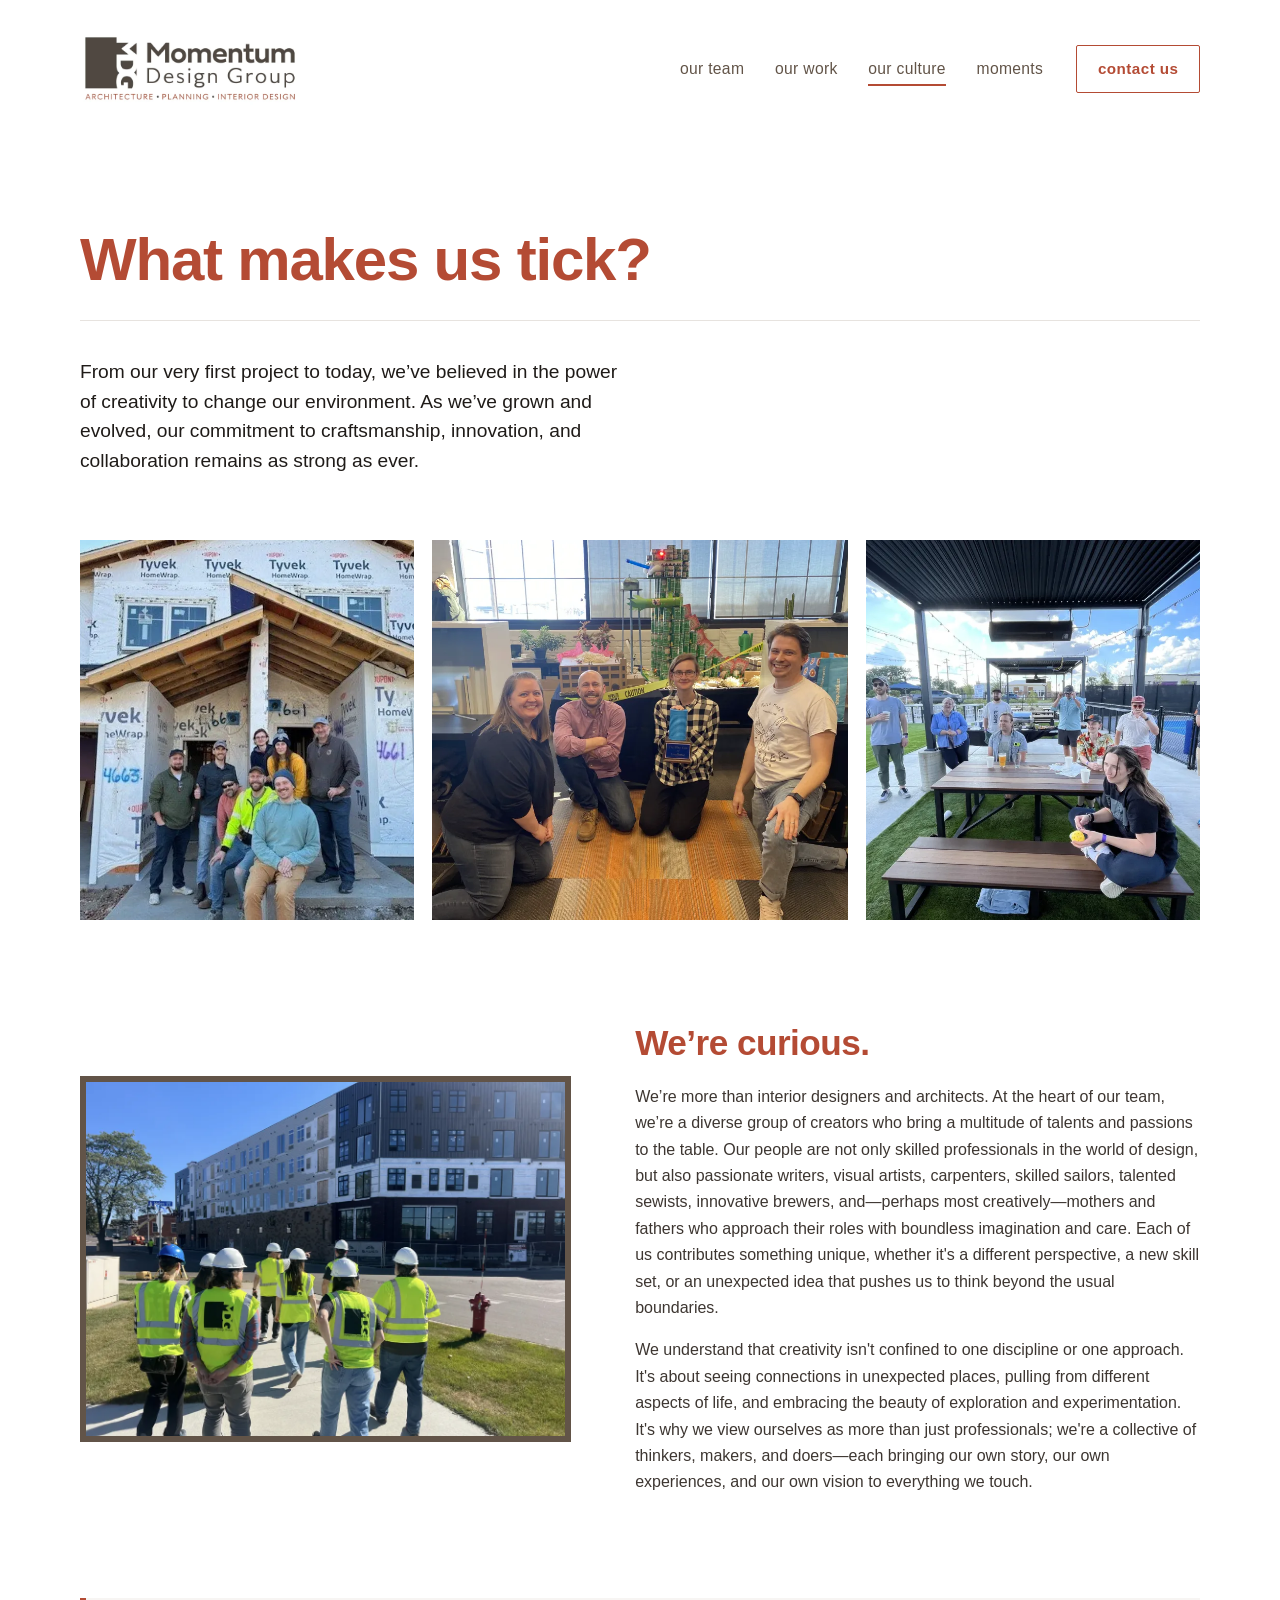
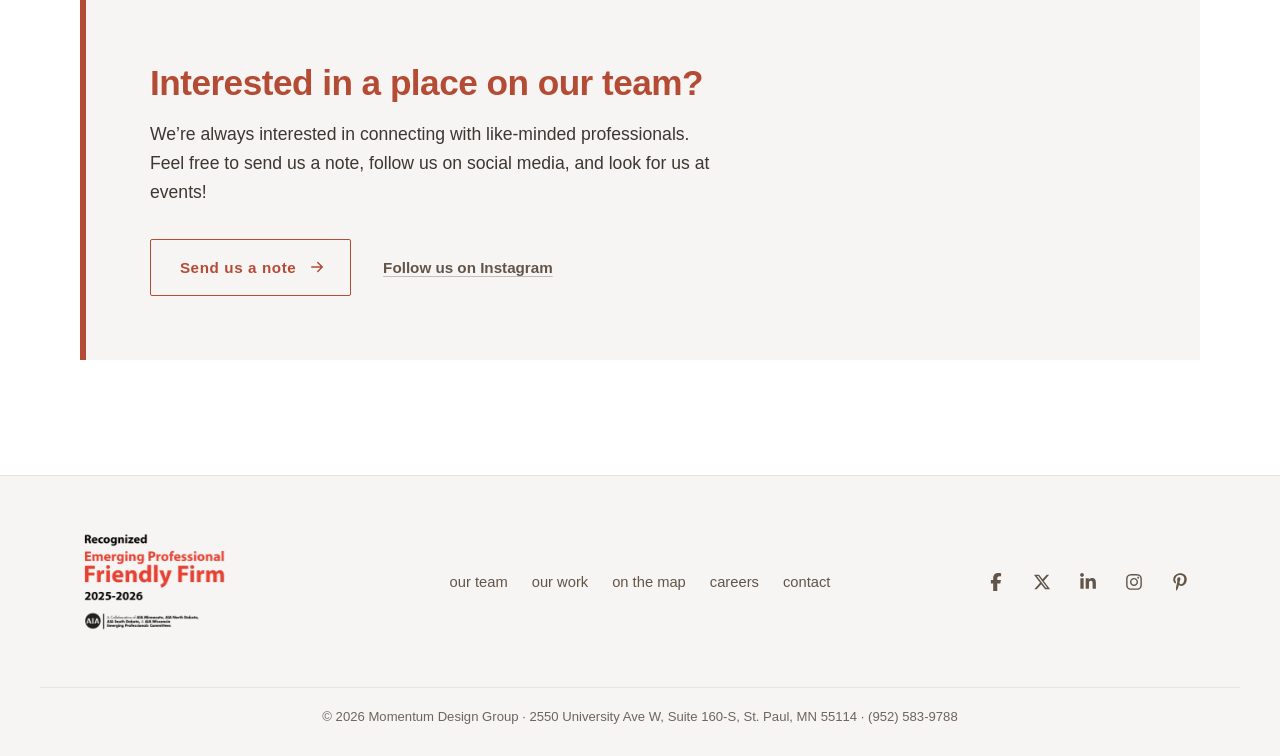
==== commit d9de8548: "Add subtle load and scroll animations Page titles rise in with their rule drawing across; sections, " ====
--- a/careers.html
+++ b/careers.html
@@ -22,6 +22,7 @@
   <meta name="twitter:site" content="@MDGArch">
 
   <link rel="stylesheet" href="css/styles.css">
+  <script>document.documentElement.classList.add("js")</script>
 </head>
 <body>
   <a class="skip" href="#main">Skip to content</a>
--- a/css/styles.css
+++ b/css/styles.css
@@ -774,9 +774,21 @@
 }
 
 .page-head h1 {
+  position: relative;
   padding-bottom: clamp(20px, 2.4vw, 28px);
-  border-bottom: 1px solid var(--line);
   font-size: clamp(2.4rem, 5vw, 3.75rem);
+}
+
+/* the rule under page titles (a pseudo-element so it can draw in) */
+.page-head h1::after {
+  content: "";
+  position: absolute;
+  left: 0;
+  right: 0;
+  bottom: 0;
+  height: 1px;
+  background: var(--line);
+  transform-origin: left;
 }
 
 .page-head .page-head__lead {
@@ -1826,6 +1838,88 @@
   }
 }
 
+/* ---------- Motion ---------- */
+/* Only when JS is running (html.js, set in <head>) and the visitor hasn't asked for reduced motion. */
+
+@keyframes rise {
+  from {
+    opacity: 0;
+    transform: translateY(18px);
+  }
+}
+
+@keyframes fade {
+  from {
+    opacity: 0;
+  }
+}
+
+@keyframes draw {
+  from {
+    transform: scaleX(0);
+  }
+}
+
+@media (prefers-reduced-motion: no-preference) {
+  /* page heroes play once on load */
+  .js .page-head .back-link {
+    animation: fade 0.6s var(--ease) both;
+  }
+
+  .js .page-head h1 {
+    animation: rise 0.8s var(--ease) 0.05s both;
+  }
+
+  .js .page-head h1::after {
+    animation: draw 1.1s var(--ease) 0.3s both;
+  }
+
+  .js .page-head__lead p {
+    animation: rise 0.8s var(--ease) 0.25s both;
+  }
+
+  .js .page-head__lead p + p {
+    animation-delay: 0.38s;
+  }
+
+  /* homepage hero card text */
+  .js .hero__card {
+    animation: fade 0.9s var(--ease) 0.1s both;
+  }
+
+  .js .hero__card h1 {
+    animation: rise 0.9s var(--ease) 0.25s both;
+  }
+
+  .js .hero__firm {
+    animation: rise 0.9s var(--ease) 0.4s both;
+  }
+
+  /* scroll reveals: hidden until script.js marks them .is-in */
+  .js :is(
+    .people__image, .people__text, .what h2, .what__intro, .sector,
+    .banner, .person, .action__intro, .moment, .project,
+    .culture-strip img, .split__image, .split__text, .callout__inner,
+    .post-card, .article__hero, .article__pair figure,
+    .contact__item, .contact__image, .map
+  ) {
+    opacity: 0;
+    transform: translateY(28px);
+    transition:
+      opacity 0.9s var(--ease) var(--reveal-delay, 0ms),
+      transform 0.9s var(--ease) var(--reveal-delay, 0ms);
+  }
+
+  .js :is(.people__image, .contact__image, .split__image, .article__hero, .banner) {
+    transform: translateY(28px) scale(0.985);
+  }
+
+  .js .is-in.is-in {
+    opacity: 1;
+    transform: none;
+  }
+}
+
 @media (prefers-reduced-motion: reduce) {
   html {
     scroll-behavior: auto;
